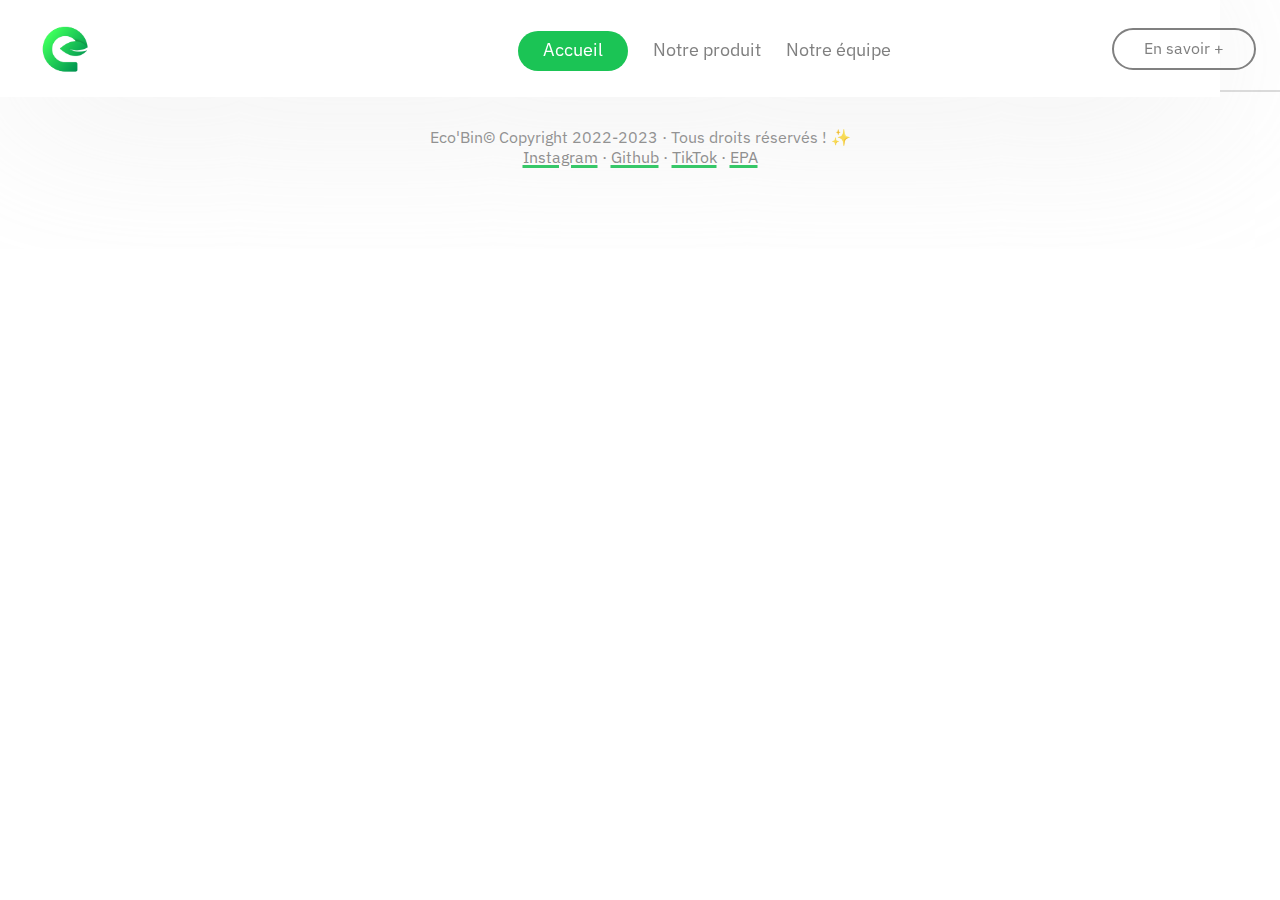
==== product.html @ 4d35715e "An project was born ! ✨" ====
<!-- 
     ______   ______   ______   ___    _______    ________  ___   __      
    /_____/\ /_____/\ /_____/\ /__/\ /_______/\  /_______/\/__/\ /__/\    
    \::::_\/_\:::__\/ \:::_ \ \\::\ \\::: _  \ \ \__.::._\/\::\_\\  \ \   
     \:\/___/\\:\ \  __\:\ \ \ \\:_\/ \::(_)  \/_   \::\ \  \:. `-\  \ \  
      \::___\/_\:\ \/_/\\:\ \ \ \      \::  _  \ \  _\::\ \__\:. _    \ \ 
       \:\____/\\:\_\ \ \\:\_\ \ \      \::(_)  \ \/__\::\__/\\. \`-\  \ \
        \_____\/ \_____\/ \_____\/       \_______\/\________\/ \__\/ \__\/                                                                      
        2022-23 Eco'Bin© Society - Website developed by SkyX [ID FR] & XlaTor !
 -->

 <!DOCTYPE html>
 <html lang="fr">
     <head>
         <meta charset="UTF-8">
         <meta http-equiv="X-UA-Compatible" content="IE=edge">
         <meta name="viewport" content="width=device-width, initial-scale=1.0">
         <link rel="icon" href="images/FINAL_Logo_RemoveBG.png"/>
         <title>Eco'Bin&copy; - Notre produit</title>
         <link rel="stylesheet" href="css/main.css"/>
         <link rel="stylesheet" href="css/main_responsive.css"/>
         <script src="https://cdnjs.cloudflare.com/ajax/libs/jquery/3.6.3/jquery.js" integrity="sha512-nO7wgHUoWPYGCNriyGzcFwPSF+bPDOR+NvtOYy2wMcWkrnCNPKBcFEkU80XIN14UVja0Gdnff9EmydyLlOL7mQ==" crossorigin="anonymous" referrerpolicy="no-referrer"></script>
         <link href="https://vjs.zencdn.net/8.0.4/video-js.css" rel="stylesheet"/>
     </head>
 
     <body> 
         <header>
             <img class="website_logo" src="images/FINAL_Logo_RemoveBG.png" alt="website_logo"/>
             <!-- <h1 class="title_logo">Eco'Bin</h1> -->
             <ul class="menu_list">
                 <li><a class="active" href="index.html">Accueil</a></li> 
                 <li><a href="product.html">Notre produit</a></li>
                 <li><a href="#">Notre équipe</a></li>
             </ul>
         
             <button id="menu_responsive_button"><svg viewBox="0 0 24 24" fill="none"><line x1="3" y1="12" x2="21" y2="12"></line><line x1="3" y1="6" x2="21" y2="6"></line><line x1="3" y1="18" x2="21" y2="18"></line></svg></button>
             <a class="get_started_link" href="#">En savoir +</a>
         
             <div id="responsive_menu_popup">
                 <svg id="close_icon" viewBox="0 0 24 24" fill="none"><line x1="18" y1="6" x2="6" y2="18"></line><line x1="6" y1="6" x2="18" y2="18"></line></svg>
                 <ul>
                     <li class="active"><a href="index.html">Accueil <div class="active_circle"></div></a></li>
                     <li><a href="product.html">Notre produit</a></li>
                     <li>Notre équipe</li>
                     <footer>Eco'Bin&copy; Copyright 2022-2023 <br/>Tous droits réservés ! ✨</footer>
                 </ul>
             </div>
         </header>
 
         coucou
     </body>
 
     <footer class="main_page_footer">
         <p>Eco'Bin&copy; Copyright 2022-2023 · Tous droits réservés ! ✨</p>
         <div class="links"><a href="https://www.instagram.com/ecobin_company/" target="_blank">Instagram</a> · <a href="https://github.com/Xlator07/EcoBin-Company" target="_blank">Github</a> · <a href="#" target="_blank">TikTok</a> · <a href="https://www.entreprendre-pour-apprendre.fr/" target="_blank">EPA</a></div>
     </footer>
 
     <script src="js__worker/app.js" type="text/javascript"></script>
     <script src="https://vjs.zencdn.net/8.0.4/video.min.js"></script>
 </html>
---- css/main.css ----
/* 
     ______   ______   ______   ___    _______    ________  ___   __      
    /_____/\ /_____/\ /_____/\ /__/\ /_______/\  /_______/\/__/\ /__/\    
    \::::_\/_\:::__\/ \:::_ \ \\::\ \\::: _  \ \ \__.::._\/\::\_\\  \ \   
     \:\/___/\\:\ \  __\:\ \ \ \\:_\/ \::(_)  \/_   \::\ \  \:. `-\  \ \  
      \::___\/_\:\ \/_/\\:\ \ \ \      \::  _  \ \  _\::\ \__\:. _    \ \ 
       \:\____/\\:\_\ \ \\:\_\ \ \      \::(_)  \ \/__\::\__/\\. \`-\  \ \
        \_____\/ \_____\/ \_____\/       \_______\/\________\/ \__\/ \__\/                                                                      
        2022-23 Eco'Bin© Society - Website developed by SkyX [ID FR] & XlaTor !
*/

@import url('https://fonts.googleapis.com/css2?family=IBM+Plex+Sans:wght@100;200;300;400;500;600;700;800;900&display=swap');

* {
    padding: 0px;
    margin: 0px;
    font-size: normal;
    font-weight: normal;
    font-family: 'IBM Plex Sans', sans-serif;
    scroll-behavior: smooth!important;
}

::-webkit-scrollbar { width: 8px; }
::-webkit-scrollbar-track { border-radius: 10px; }

::-webkit-scrollbar-thumb {
    background: rgb(204, 204, 204);
    border-radius: 15px;
    border-color: transparent;
}
  
::-webkit-scrollbar-thumb:hover {
    background: rgb(184, 184, 184);
}

/* 🎨 Header Full Page Style : 🎨 */
header {
    height: 80px;
    padding-top: 10px;
    padding-bottom: 7px;
    padding-left: 30px;
    box-shadow: 0px 10px 180px rgba(225, 225, 225, 0.65);
    animation: fadeInAnimation ease 1.2s;
    animation-iteration-count: 1;
    animation-fill-mode: forwards;
    position: fixed;
    z-index: 100;
    background-color: white;
    width: 93%;
}

#responsive_menu_popup, #menu_responsive_button { display: none; }
header .website_logo {
    width: 90px;
    float: left;
    position: relative;
    margin-right: -7px;
    margin-left: -10px;
}

header .title_logo {
    font-weight: 900;
    font-size: 40px;
    color: #1bc455;
    margin-top: 15px;
}

header .menu_list {
    margin-top: 28px;
    list-style-type: none;
    text-align: center;
    margin-left: 41%;
}

header .menu_list li {
    transition: all 0.4s;
    cursor: pointer;
    font-size: 18px;
    text-decoration: none;
    float: left;
    margin-right: 25px;
}

header .menu_list li .active {
    background-color: #1bc455;
    padding-top: 7px;
    padding-bottom: 10px;
    padding-left: 25px;
    padding-right: 25px;
    border-radius: 20px;
    color: white;
    transition: all 0.6s;
}

header .menu_list li .active:hover {
    transform: scale(1.1);
    box-shadow: 0px 0px 100px rgb(186, 186, 186);
}

header .menu_list li a {
    text-decoration: none;
    color: grey;
    font-weight: 400;
}

header .menu_list li:hover { transform: scale(1.05); }
header .menu_list li:active { transform: scale(0.95); }

header .get_started_link {
    float: right;
    margin-right: -4.5%;
    border-radius: 25px;
    padding-top: 7.5px;
    padding-bottom: 10px;
    padding-left: 30px;
    padding-right: 30px;
    border: 2px solid grey;
    text-decoration: none;
    margin-top: -10px;
    cursor: pointer;
    transition: all 0.4s;
    color: gray;
}

header .get_started_link:hover { transform: scale(1.05); color: black; }
header .get_started_link:active { transform: scale(0.95); }
/* 🎨 Header Full Page Style ! 🎨 */

/* 🥇 Hero Section Style : 🥇 */
.hero_section {
    padding-top: 155px;
    text-align: center;
    z-index: -5;
}

.hero_section h1 {
    font-weight: 900;
    color: #15ba54;
    font-size: 65px;
    line-height: 73px;
    margin-bottom: 30px;
}

.hero_section h1 strong {
    position: relative;
    font-weight: 900;
    color: white;
    z-index: -5;
}

.hero_section h1 strong::before {
    background-color: #1bc455;
    content: "";
    position: absolute;
    width: calc(100% + 10px);
    height: 95%;
    left: -5px;
    bottom: 0;
    z-index: -5;
    transform: rotate(-2deg);
    top: 7px;
}

.hero_section .description {
    color: rgb(166, 166, 166);
    font-weight: 500;
    font-size: 17px;
    width: 50%;
    margin-left: auto;
    margin-right: auto;
}

.hero_section a { z-index: 0; }
.hero_section a .scroller_icon {
    width: 45px;
    margin-top: 30px;
    cursor: pointer;
    transition: all 0.4s;
}

.hero_section .scroller_icon:hover { transform: scale(1.2); }
/* 🥇 End of Hero Section Style ! 🥇 */

/* 🎥 Video Section Page Style : 🎥 */
#video_presentation_section {
    text-align: center;
    padding-top: 120px;
    margin-top: -50px;
}

#video_presentation_section .demonstration_text {
    color: gray;
    margin-left: auto;
    margin-right: auto;
    width: 45%;
    margin-top: 12px;
}

#video_presentation_section .disabled_video { z-index: -1!important; }
#video_presentation_section .video-js, video, .vjs-tech {
    border-radius: 15px!important;
    width: 50%!important;
    height: 350px!important;
    box-shadow: 0px 0px 70px rgb(226, 226, 226);
}

#video_presentation_section .vjs-tech {
    width: 100%!important;
    /* object-fit: cover; */
} 

#video_presentation_section .vjs-big-play-button {
    background-color: #1bc455!important;
    border-color: transparent!important;
    border-radius: 10px!important;
    box-shadow: 0px 0px 80px rgb(37, 37, 37);
}

#video_presentation_section .vjs-control-bar {
    border-bottom-left-radius: 15px!important;
    border-bottom-right-radius: 15px!important;
}

#video_presentation_section .vjs-poster img {
    object-fit: cover!important;
    border-radius: 15px!important;
}
/* 🎥 End of Video Section Page Style ! 🎥 */

/* 📈 Number List Item Graph Style : 📉 */
.show_number_section {
    margin-top: 90px;
    text-align: center;
}

.show_number_section .main_title {
    font-weight: 900;
    font-size: 50px;
    color: #15ba54;
}

.show_number_section .main_description {
    font-size: 15px;
    color: gray;
    width: 45%;
    margin-left: auto;
    margin-right: auto;
    margin-top: 2px;
}

.show_number_section ul {
    list-style: none;
    margin-top: 50px;
    display: flex;
    width: 1100px;
    margin-left: auto;
    margin-right: auto;
}

.show_number_section ul li  {
    margin-right: 30px;
    padding: 15px;
    padding-top: 40px;
    padding-bottom: 50px;
    border: 2px solid rgb(218, 218, 218);
    border-radius: 20px;
    cursor: pointer;
    transition: all 0.4s;
}

.show_number_section ul li:hover { transform: scale(1.05); }
.show_number_section ul li h1 {
    font-weight: 550;
    font-size: 50px;
}

.show_number_section ul li small {
    color: rgb(55, 55, 55);
    font-size: 19px;
    float: right;
    margin-top: -35px;
}

.show_number_section ul li #type1 { margin-right: 43px; }
.show_number_section ul li #type2 { margin-right: 80px; }
.show_number_section ul li #type3 { margin-right: 38px; }
.show_number_section ul li #type4 { margin-right: 60px; }

.show_number_section ul li p {
    width: 220px;
    color: gray;
    margin-top: 5px;
}
/* 📈 End of Number List Item Graph Style ! 📉 */

/* 📮 Main Page Footer Page : 📮 */
.main_page_footer {
    border-top: 2px solid rgb(218, 218, 218);
    margin-top: 70px;
    bottom: 0;
    text-align: center;
    padding-top: 35px;
    padding-bottom: 40px;
    color: gray;
}

.main_page_footer .links a {
    text-decoration: underline;
    color: gray;
    text-decoration-thickness: 3px;
    text-decoration-color: #1bc455;
}
/* 📮 End of Main Page Footer Page ! 📮 */

/* ✨ Animations CSS Onload/Click : ✨ */
@keyframes fadeInAnimation {
    0% { opacity: 0; } 100% { opacity: 1; }
}
/* ✨ End of Animations CSS Onload/Click ! ✨ */
---- css/main_responsive.css ----
/* 
     ______   ______   ______   ___    _______    ________  ___   __      
    /_____/\ /_____/\ /_____/\ /__/\ /_______/\  /_______/\/__/\ /__/\    
    \::::_\/_\:::__\/ \:::_ \ \\::\ \\::: _  \ \ \__.::._\/\::\_\\  \ \   
     \:\/___/\\:\ \  __\:\ \ \ \\:_\/ \::(_)  \/_   \::\ \  \:. `-\  \ \  
      \::___\/_\:\ \/_/\\:\ \ \ \      \::  _  \ \  _\::\ \__\:. _    \ \ 
       \:\____/\\:\_\ \ \\:\_\ \ \      \::(_)  \ \/__\::\__/\\. \`-\  \ \
        \_____\/ \_____\/ \_____\/       \_______\/\________\/ \__\/ \__\/                                                                      
        2022-23 Eco'Bin© Society - Website developed by SkyX [ID FR] & XlaTor !
*/

@media (max-width: 1321px) { header .get_started_link { margin-right: -3%; } }
@media (max-width: 1130px) {
    /* 📈 Number List Item Graph Style : 📉 */
    .show_number_section .main_description { width: 75%; }
    .show_number_section ul { 
        display: block; 
        margin-left: auto;
        margin-right: auto;
        width: 280px;
    }
    
    .show_number_section ul li {
        width: 230px;
        margin-bottom: 25px;
    }
    /* 📈 End of Number List Item Graph Style ! 📉 */
}

@media (max-width: 935px) {
    /* 🥇 Hero Section Style : 🥇 */
    .hero_section h1 {
        font-size: 55px;
        line-height: 58px;
        width: 80%;
        margin-left: auto;
        margin-right: auto;
        margin-bottom: 35px;
    }

    .hero_section .description {
        width: 70%;
    }
    /* 🥇 End of Hero Section Style ! 🥇 */

    /* 🎨 Header Full Page Style : 🎨 */
    header { width: 100%; }
    header .menu_list { display: none; }
    header .get_started_link {
        float: right;
        margin-top: 19px;
        margin-right: 20px;
    }

    header #menu_responsive_button {
        border-color: transparent;
        background-color: transparent;
        float: right;
        margin-top: 20px;
        margin-right: 45px;
        display: block!important;
        cursor: pointer;
    }

    header #menu_responsive_button svg {
        width: 35px;
        height: 35px;
        stroke: grey;
    }

    header #responsive_menu_popup {
        position: fixed;
        background-color: rgba(65, 64, 64, 0.833);
        backdrop-filter: blur(8px);
        top: 0;
        left: 0;
        height: 100%;
        width: 100%;
        z-index: 100!important;
        padding-left: 35px;
        padding-top: 25px;
    }

    header #responsive_menu_popup #close_icon {
        stroke: white;
        width: 32px;
        height: 32px;
        float: right;
        margin-right: 43px;
        margin-top: -16px;
        cursor: pointer;
    }

    header #responsive_menu_popup ul {
        list-style-type: none;
        width: 90%;
        text-align: center;
        margin-top: 10%;
    }

    header #responsive_menu_popup ul li {
        padding-top: 10px;
        padding-bottom: 10px;
        padding-left: 25px;
        padding-right: 25px;
        width: 120px;
        margin-left: auto;
        margin-right: auto;
        margin-bottom: 10px;
        border-radius: 25px;
        font-size: 17px;
        color: white;
    }

    header #responsive_menu_popup ul li a {
        text-decoration: none;
        color: white;
    }

    header #responsive_menu_popup ul .active {
        background-color: #1eaf51;
        box-shadow: 0px 0px 60px #bebebe68;
        color: white;
    }

    header #responsive_menu_popup ul .active_circle {
        width: 10px;
        height: 10px;
        background-color: white;
        border-radius: 20px;
        float: right;
        margin-top: 6.5px;
        margin-right: 20px;
        margin-left: -15px;
    }

    header #responsive_menu_popup footer {
        color: white;
        padding-top: 13px;
        padding-bottom: 14px;
        border-radius: 35px;
        position: absolute;
        bottom: 0;
        margin-bottom: 40px;
        width: 80%;
        font-size: 14px;
        background-color: transparent;
    }
    /* 🎨 End of Header Full Page Style ! 🎨 */

    /* 🎥 Video Section Page Style : 🎥 */
    #video_presentation_section .video-js, video, .vjs-tech { width: 90%!important; }
    #video_presentation_section .demonstration_text { width: 90%!important; }
    /* 🎥 End of Video Section Page Style ! 🎥 */
}

@media (max-width: 650px) {
    /* 📈 Number List Item Graph Style : 📉 */
    .show_number_section { margin-top: 60px; }
    .show_number_section .main_title {
        width: 90%;
        line-height: 53px;
        margin-left: auto;
        margin-right: auto;
        font-size: 45px;
        text-align: left;
    }

    .show_number_section .main_description {
        width: 90%;
        font-size: 15px;
        margin-top: 10px;
        text-align: left;
    }
    /* 📈 End of Number List Item Graph Style ! 📉 */
}

@media (max-width: 535px) {
    header { box-shadow: 0px 10px 80px rgba(219, 219, 219, 0.467)!important; }
    header .get_started_link { margin-right: 20px!important; }
    .hero_section { padding-top: 150px; }

    .hero_section h1 {
        width: 90%;
        font-size: 43px;
        line-height: 43px;
        margin-bottom: 25px;
    }

    .hero_section .description {
        font-size: 16px;
        width: 80%;
    }

    header .website_logo {
        margin-left: -30px;
        margin-top: -1px;
    }

    header #responsive_menu_popup ul {
        margin-left: -10px;
        margin-top: 20%;
    }

    #video_presentation_section .demonstration_text { 
        font-size: 13px; 
        margin-top: 17px;
    }

    /* 📈 Number List Item Graph Style : 📉 */
    .show_number_section ul li {
        padding-bottom: 30px;
        padding-top: 20px;
    }

    .show_number_section ul li h1 {
        font-size: 50px;
    }

    .show_number_section ul li h1 small {
        font-size: 15px;
        margin-left: 3px;
    }

    .show_number_section ul li p {
        font-size: 15px;
    }

    .show_number_section ul li #type1 { margin-right: 49px; }
    .show_number_section ul li #type2 { margin-right: 83px; }
    .show_number_section ul li #type3 { margin-right: 43px; }
    .show_number_section ul li #type4 { margin-right: 63px; }
    /* 📈 End of Number List Item Graph Style ! 📉 */
}

@media (max-width: 435px) {
    .main_page_footer p {
        width: 270px;
        margin-left: auto;
        margin-right: auto;
    }
}
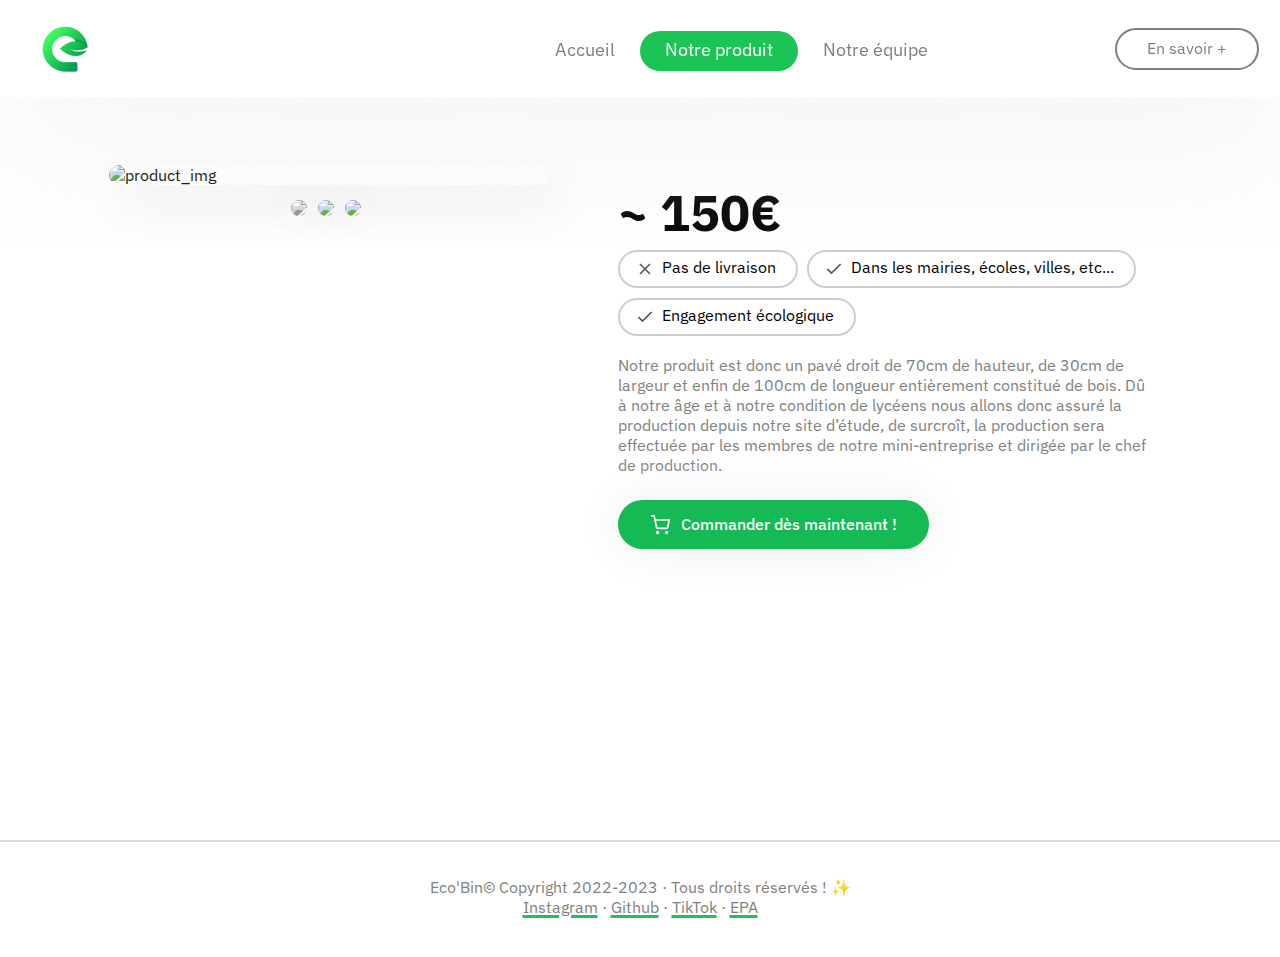
==== commit f0d556e9: "Add product_view page ! 🛒" ====
--- a/product.html
+++ b/product.html
@@ -28,8 +28,8 @@
              <img class="website_logo" src="images/FINAL_Logo_RemoveBG.png" alt="website_logo"/>
              <!-- <h1 class="title_logo">Eco'Bin</h1> -->
              <ul class="menu_list">
-                 <li><a class="active" href="index.html">Accueil</a></li> 
-                 <li><a href="product.html">Notre produit</a></li>
+                 <li><a href="index.html">Accueil</a></li> 
+                 <li><a class="active" href="product.html">Notre produit</a></li>
                  <li><a href="#">Notre équipe</a></li>
              </ul>
          
@@ -39,15 +39,39 @@
              <div id="responsive_menu_popup">
                  <svg id="close_icon" viewBox="0 0 24 24" fill="none"><line x1="18" y1="6" x2="6" y2="18"></line><line x1="6" y1="6" x2="18" y2="18"></line></svg>
                  <ul>
-                     <li class="active"><a href="index.html">Accueil <div class="active_circle"></div></a></li>
-                     <li><a href="product.html">Notre produit</a></li>
+                     <li><a href="index.html">Accueil</a></li>
+                     <li class="active"><a href="product.html">Notre produit <div class="active_circle_2"></div></a></li>
                      <li>Notre équipe</li>
                      <footer>Eco'Bin&copy; Copyright 2022-2023 <br/>Tous droits réservés ! ✨</footer>
                  </ul>
              </div>
          </header>
  
-         coucou
+         <section class="product_view">
+            <div class="view_box">
+                <img id="mockup_img" src="https://mir-s3-cdn-cf.behance.net/project_modules/disp/77aab221768987.563073339a275.jpg" alt="product_img"/>
+                <button title="Photo de suggestion de présentation..." class="info_button"><svg viewBox="0 0 24 24" fill="none"><circle cx="12" cy="12" r="10"></circle><line x1="12" y1="16" x2="12" y2="12"></line><line x1="12" y1="8" x2="12.01" y2="8"></line></svg></button>
+
+                <div class="img_selector">
+                    <img class="disabled" id="item_1" src="https://mir-s3-cdn-cf.behance.net/project_modules/disp/77aab221768987.563073339a275.jpg">
+                    <img id="item_2" src="https://mir-s3-cdn-cf.behance.net/project_modules/disp/17870a21768987.56307333a1a90.jpg"/>
+                    <img id="item_3" src="https://mir-s3-cdn-cf.behance.net/project_modules/disp/6308c821768987.56307333ab785.jpg"/>
+                </div>
+            </div>
+
+            <div class="product_box">
+                <h1>~ 150€</h1>
+                <div class="suggest_span">
+                    <div class="item_suggest"><svg viewBox="0 0 24 24" fill="none"><line x1="18" y1="6" x2="6" y2="18"></line><line x1="6" y1="6" x2="18" y2="18"></line></svg> Pas de livraison</div>
+                    <div class="item_suggest"><svg viewBox="0 0 24 24" fill="none"><polyline points="20 6 9 17 4 12"></polyline></svg> Dans les mairies, écoles, villes, etc...</div>
+                    <div class="item_suggest"><svg viewBox="0 0 24 24" fill="none"><polyline points="20 6 9 17 4 12"></polyline></svg> Engagement écologique</div>
+                </div>
+                <p class="explain_text">Notre produit est donc un pavé droit de 70cm de hauteur, de 30cm de largeur et enfin de 100cm de longueur entièrement constitué de bois. Dû à notre âge et à notre condition de lycéens nous allons donc assuré la production depuis notre site d’étude, de surcroît, la production sera effectuée par les membres de notre mini-entreprise et dirigée par le chef de production.</p>
+                <button id="order_button"><svg viewBox="0 0 24 24" fill="none"><circle cx="9" cy="21" r="1"></circle><circle cx="20" cy="21" r="1"></circle><path d="M1 1h4l2.68 13.39a2 2 0 0 0 2 1.61h9.72a2 2 0 0 0 2-1.61L23 6H6"></path></svg> Commander dès maintenant !</button>
+            </div>
+
+            <div class="sub_description"></div>
+         </section>
      </body>
  
      <footer class="main_page_footer">
--- a/css/main.css
+++ b/css/main.css
@@ -46,7 +46,7 @@
     position: fixed;
     z-index: 100;
     background-color: white;
-    width: 93%;
+    width: 100%;
 }
 
 #responsive_menu_popup, #menu_responsive_button { display: none; }
@@ -108,7 +108,7 @@
 
 header .get_started_link {
     float: right;
-    margin-right: -4.5%;
+    margin-right: 2.5%;
     border-radius: 25px;
     padding-top: 7.5px;
     padding-bottom: 10px;
@@ -231,6 +231,7 @@
 .show_number_section {
     margin-top: 90px;
     text-align: center;
+    margin-bottom: 70px;
 }
 
 .show_number_section .main_title {
@@ -293,10 +294,152 @@
 }
 /* 📈 End of Number List Item Graph Style ! 📉 */
 
+/* 💰 Product Page View Style : 💰 */
+.product_view {
+    padding-top: 150px;
+    padding-left: 20px;
+    padding-right: 20px;
+    display: grid;
+    grid-template-columns: repeat(6, 1fr);
+    grid-template-rows: repeat(5, 1fr);
+    grid-column-gap: 0px;
+    grid-row-gap: 0px;
+}
+
+.view_box { 
+    grid-area: 1 / 1 / 4 / 4; 
+    padding: 15px;
+}
+
+.view_box #mockup_img {
+    width: 75%;
+    margin: auto;
+    display: block;
+    border-radius: 10px;
+    box-shadow: 10px 20px 50px rgb(235, 235, 235);
+}
+
+.view_box .info_button {
+    background-color: transparent;
+    border-color: transparent;
+    float: right;
+    margin-top: -420px;
+    margin-right: 13.5%;
+    position: relative;
+    cursor: pointer;
+}
+
+.view_box .info_button svg {
+    width: 25px;
+    height: 25px;
+    stroke: white;
+    stroke-width: 2px; 
+}
+
+.view_box .img_selector {
+    text-align: center;
+    margin-left: -15px;
+    margin-top: 15px;
+}
+
+.view_box .img_selector .disabled { filter: grayscale(100); }
+.view_box .img_selector img {
+    width: 12%;
+    border-radius: 10px;
+    box-shadow: 0px 0px 50px rgb(226, 226, 226);
+    margin-left: 7px;
+    cursor: pointer;
+    transition: all 0.3s;
+}
+
+.view_box .img_selector img:hover { transform: scale(0.95); }
+/* .view_box .img_selector img:active { transform: scale(0.90); } */
+
+.product_box { 
+    grid-area: 1 / 4 / 4 / 7; 
+    padding: 15px;
+    margin-left: -105px;
+    padding-top: 30px;
+}
+
+.product_box h1 {
+    font-size: 50px;
+    font-weight: 800;
+}
+
+.product_box .suggest_span {
+    margin-bottom: 60px;
+}
+
+.product_box .suggest_span .item_suggest {
+    border: 2px solid rgb(206, 206, 206);
+    margin-right: 9px;
+    padding-left: 15px;
+    padding-top: 5px;
+    padding-bottom: 7px;
+    border-radius: 20px;
+    margin-top: 5px;
+    padding-right: 20px;
+    float: left;
+}
+
+.product_box .suggest_span .item_suggest svg {
+    stroke: rgb(85, 85, 85);
+    stroke-width: 2px;
+    width: 20px;
+    height: 20px;
+    float: left;
+    margin-right: 7px;
+    margin-top: 2px;
+}
+
+.product_box .explain_text {
+    color: gray;
+    width: 85%;
+}
+
+.product_box #order_button {
+    background-color: #15ba54;
+    margin-top: 25px;
+    padding-left: 30px;
+    padding-right: 30px;
+    padding-top: 12px;
+    padding-bottom: 13px;
+    border-color: transparent;
+    border-radius: 25px;
+    color: white;
+    font-size: 16px;
+    font-weight: 500;
+    cursor: pointer;
+    box-shadow: 0px 0px 50px rgb(237, 237, 237);
+    transition: all 0.4s;
+}
+
+.product_box #order_button:hover {
+    box-shadow: 0px 0px 60px rgb(210, 210, 210);
+    transform: scale(1.05);
+}
+
+.product_box #order_button:active { transform: scale(0.95); }
+.product_box #order_button svg {
+    height: 20px;
+    width: 20px;
+    stroke: white;
+    stroke-width: 2px;
+    margin-right: 7px;
+    margin-bottom: -4.5px;
+}
+
+.sub_description { 
+    grid-area: 4 / 1 / 6 / 7; 
+    background-color: transparent;
+    padding: 15px;
+}
+/* 💰 End of Product Page View Style ! 💰 */
+
 /* 📮 Main Page Footer Page : 📮 */
 .main_page_footer {
     border-top: 2px solid rgb(218, 218, 218);
-    margin-top: 70px;
     bottom: 0;
     text-align: center;
     padding-top: 35px;
--- a/css/main_responsive.css
+++ b/css/main_responsive.css
@@ -9,7 +9,15 @@
         2022-23 Eco'Bin© Society - Website developed by SkyX [ID FR] & XlaTor !
 */
 
-@media (max-width: 1321px) { header .get_started_link { margin-right: -3%; } }
+@media (max-width: 1750px) { .product_box { margin-left: -6%; } }
+@media (max-width: 1535px) {
+    .product_box .suggest_span { margin-bottom: 110px; }
+    .product_box .suggest_span .item_suggest {
+        margin-bottom: 5px;
+    }
+}
+
+@media (max-width: 1321px) { header .get_started_link { margin-right: 4%; } }
 @media (max-width: 1130px) {
     /* 📈 Number List Item Graph Style : 📉 */
     .show_number_section .main_description { width: 75%; }
@@ -19,12 +27,30 @@
         margin-right: auto;
         width: 280px;
     }
-    
+
     .show_number_section ul li {
         width: 230px;
         margin-bottom: 25px;
     }
+
+    .product_box { padding-bottom: 70px; }
+    .view_box .info_button { margin-top: -41.5%; }
     /* 📈 End of Number List Item Graph Style ! 📉 */
+}
+
+@media (max-width: 1080px) {
+    /* 💰 Product Page View Style : 💰 */
+    .product_view { display: block; }
+    .product_box {
+        margin: 0px;
+        text-align: left;
+        margin-left: 10px;
+    }
+
+    .product_box .suggest_span {
+        margin-bottom: 65px;
+    }
+    /* 💰 End of Product Page View Style ! 💰 */
 }
 
 @media (max-width: 935px) {
@@ -134,6 +160,16 @@
         margin-left: -15px;
     }
 
+    header #responsive_menu_popup ul .active_circle_2 {
+        width: 10px;
+        height: 10px;
+        background-color: white;
+        border-radius: 20px;
+        float: right;
+        margin-top: 6px;
+        margin-right: -10px;
+    }
+
     header #responsive_menu_popup footer {
         color: white;
         padding-top: 13px;
@@ -154,6 +190,12 @@
     /* 🎥 End of Video Section Page Style ! 🎥 */
 }
 
+@media (max-width: 850px) {
+    .product_box .suggest_span {
+        margin-bottom: 110px;
+    } 
+}
+
 @media (max-width: 650px) {
     /* 📈 Number List Item Graph Style : 📉 */
     .show_number_section { margin-top: 60px; }
@@ -175,6 +217,52 @@
     /* 📈 End of Number List Item Graph Style ! 📉 */
 }
 
+@media (max-width: 600px) {
+    /* 💰 Product Page View Style : 💰 */
+    .view_box #mockup_img { width: 103%; }
+    .view_box .img_selector img { width: 100px; }
+    .product_view { padding-top: 110px; }
+
+    .product_box h1 {
+        text-align: center;
+        margin-left: -60px;
+        margin-top: -15px;
+    }
+
+    .product_box .suggest_span {
+        margin-top: 5px;
+        margin-bottom: 0px;
+        margin: auto;
+        width: 350px;
+    }
+
+    .product_box .suggest_span .item_suggest {
+        float: none;
+        margin-top: 10px;
+        width: 300px;
+    }
+
+    .product_box .explain_text {
+        margin-top: 22px;
+        text-align: center;
+        margin-left: 5px;
+        width: 95%;
+    }
+
+    .product_box #order_button {
+        margin-top: 25px;
+        display: block;
+        margin-left: auto;
+        margin-right: auto;
+    }
+
+    .view_box .info_button {
+        margin-top: -56.5%;
+        margin-right: -1.5%;
+    }
+    /* 💰 End of Product Page View Style ! 💰 */
+}
+
 @media (max-width: 535px) {
     header { box-shadow: 0px 10px 80px rgba(219, 219, 219, 0.467)!important; }
     header .get_started_link { margin-right: 20px!important; }
@@ -239,4 +327,24 @@
         margin-left: auto;
         margin-right: auto;
     }
+}
+
+@media (max-width: 395px) {
+    /* 💰 Product Page View Style : 💰 */
+    .product_box .suggest_span {
+        margin: 0px;
+        margin-left: -25px;
+    }
+
+    .product_box .explain_text {
+        text-align: left;
+        margin-left: -15px;
+        width: 100%;
+    }
+
+    .product_box #order_button { margin-left: -20px; }
+    .view_box #mockup_img { margin-left: -12px; }
+    .view_box .img_selector { margin-left: -25px; }
+    .view_box .info_button { margin-right: 2.5%; }
+    /* 💰 End of Product Page View Style ! 💰 */
 }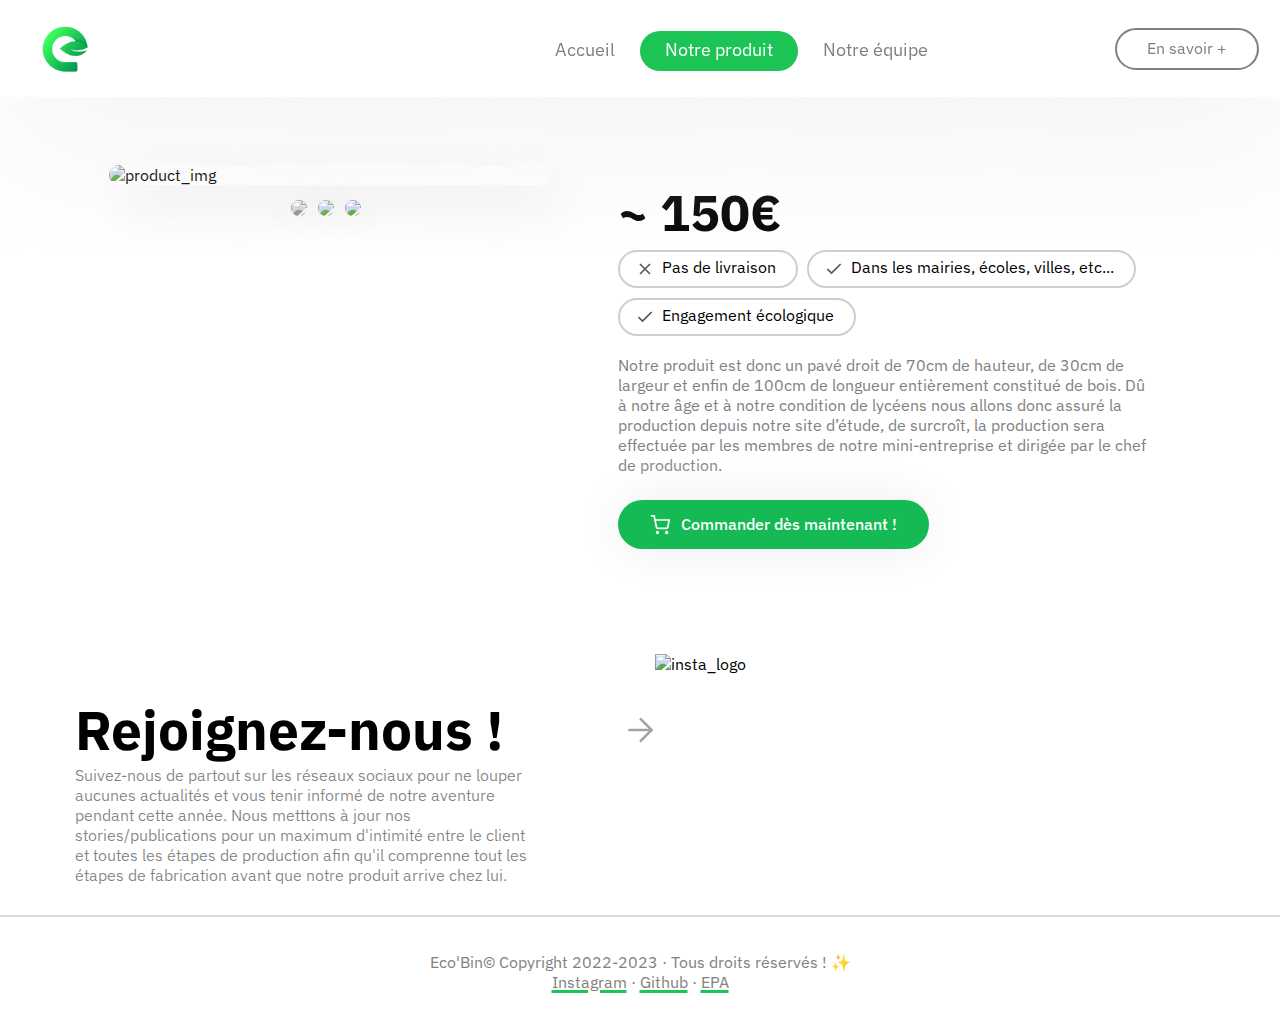
==== commit c142be59: "Add communication section ! 📣" ====
--- a/product.html
+++ b/product.html
@@ -70,13 +70,20 @@
                 <button id="order_button"><svg viewBox="0 0 24 24" fill="none"><circle cx="9" cy="21" r="1"></circle><circle cx="20" cy="21" r="1"></circle><path d="M1 1h4l2.68 13.39a2 2 0 0 0 2 1.61h9.72a2 2 0 0 0 2-1.61L23 6H6"></path></svg> Commander dès maintenant !</button>
             </div>
 
-            <div class="sub_description"></div>
+            <div class="sub_description">
+                <div class="txt_follow">
+                    <h1>Rejoignez-nous !</h1>
+                    <p>Suivez-nous de partout sur les réseaux sociaux pour ne louper aucunes actualités et vous tenir informé de notre aventure pendant cette année. Nous metttons à jour nos stories/publications pour un maximum d'intimité entre le client et toutes les étapes de production afin qu'il comprenne tout les étapes de fabrication avant que notre produit arrive chez lui.</p>
+                </div>
+                <svg class="arrow_icon" viewBox="0 0 24 24" fill="none"><line x1="5" y1="12" x2="19" y2="12"></line><polyline points="12 5 19 12 12 19"></polyline></svg>
+                <div class="logo_follow"><img src="https://zupimages.net/up/23/10/xu85.png" alt="insta_logo"></div>
+            </div>
          </section>
      </body>
  
      <footer class="main_page_footer">
          <p>Eco'Bin&copy; Copyright 2022-2023 · Tous droits réservés ! ✨</p>
-         <div class="links"><a href="https://www.instagram.com/ecobin_company/" target="_blank">Instagram</a> · <a href="https://github.com/Xlator07/EcoBin-Company" target="_blank">Github</a> · <a href="#" target="_blank">TikTok</a> · <a href="https://www.entreprendre-pour-apprendre.fr/" target="_blank">EPA</a></div>
+         <div class="links"><a href="https://www.instagram.com/ecobin_company/" target="_blank">Instagram</a> · <a href="https://github.com/Xlator07/EcoBin-Company" target="_blank">Github</a> · <a href="https://www.entreprendre-pour-apprendre.fr/" target="_blank">EPA</a></div>
      </footer>
  
      <script src="js__worker/app.js" type="text/javascript"></script>
--- a/css/main.css
+++ b/css/main.css
@@ -432,9 +432,55 @@
 
 .sub_description { 
     grid-area: 4 / 1 / 6 / 7; 
-    background-color: transparent;
+    display: grid;
+    grid-template-columns: repeat(6, 1fr);
+    grid-template-rows: repeat(5, 1fr);
+    grid-column-gap: 0px;
+    grid-row-gap: 0px;
     padding: 15px;
-}
+    margin-top: 55px;
+}
+
+.sub_description .arrow_icon {
+    stroke: rgb(162, 162, 162);
+    stroke-width: 1.5px;
+    margin: 0px;
+    width: 40px;
+    height: 40px;
+    margin-left: 290%;
+    margin-top: -190px;
+
+}
+
+.sub_description .txt_follow {
+    grid-area: 1 / 1 / 6 / 4; 
+    padding: 15px;
+    padding-left: 40px;
+}
+
+.sub_description .txt_follow h1 {
+    font-size: 55px;
+    font-weight: 800;
+}
+
+.sub_description .txt_follow p {
+    font-size: 16px;
+    font-weight: 350;
+    width: 85%;
+    color: gray;
+}
+
+.sub_description .logo_follow {
+    grid-area: 1 / 4 / 6 / 7;
+    padding: 15px;
+}
+
+.sub_description .logo_follow img {
+    margin: auto;
+    display: block;
+    margin-top: -40px;
+}
+
 /* 💰 End of Product Page View Style ! 💰 */
 
 /* 📮 Main Page Footer Page : 📮 */
--- a/css/main_responsive.css
+++ b/css/main_responsive.css
@@ -38,7 +38,36 @@
     /* 📈 End of Number List Item Graph Style ! 📉 */
 }
 
+@media (max-width: 1100px) {
+    .sub_description {
+        display: block;
+        margin-top: -130px;
+    }
+
+    .sub_description .arrow_icon {
+        margin: 0px;
+        transform: rotate(90deg);
+        margin: auto;
+        display: block;
+    }
+
+    .sub_description .txt_follow { 
+        padding: 0px; 
+        text-align: center; 
+    }
+
+    .sub_description .txt_follow p {
+        width: 100%;
+        margin-bottom: 20px;
+    }
+
+    .sub_description .logo_follow img {
+        margin-top: 20px;
+    }
+}
+
 @media (max-width: 1080px) {
+    .sub_description { margin-top: 0px; }
     /* 💰 Product Page View Style : 💰 */
     .product_view { display: block; }
     .product_box {
@@ -321,6 +350,22 @@
     /* 📈 End of Number List Item Graph Style ! 📉 */
 }
 
+@media (max-width: 510px) {
+    .sub_description .txt_follow h1 {
+        font-size: 40px;
+        margin-bottom: 5px;
+    }
+
+    .sub_description .txt_follow p {
+        text-align: center;
+        font-size: 14px;
+    }
+
+    .sub_description .logo_follow img {
+        width: 200px;
+    }
+}
+
 @media (max-width: 435px) {
     .main_page_footer p {
         width: 270px;
@@ -347,4 +392,8 @@
     .view_box .img_selector { margin-left: -25px; }
     .view_box .info_button { margin-right: 2.5%; }
     /* 💰 End of Product Page View Style ! 💰 */
+}
+
+@media (max-width: 380px) {
+    .sub_description .txt_follow h1 { font-size: 37px; }
 }